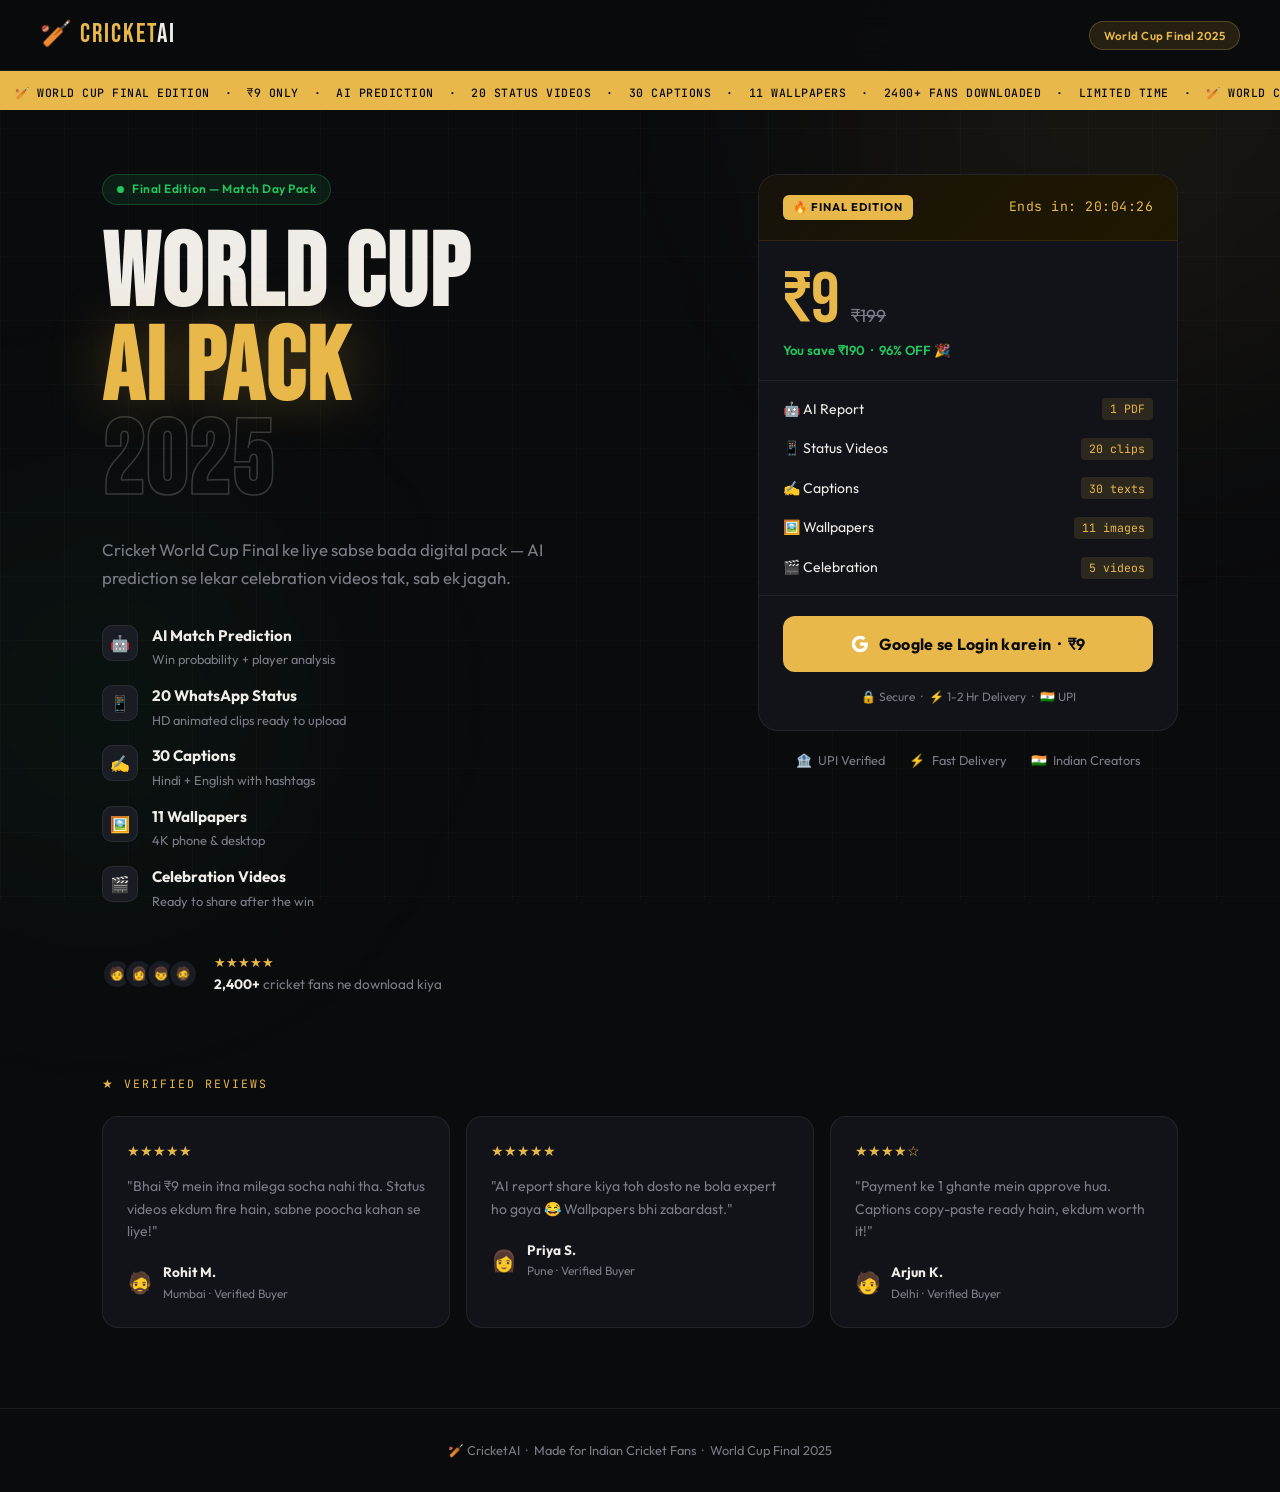
==== templates/index.html @ ec3317f1 "update project structure" ====
<!DOCTYPE html>
<html lang="hi">
<head>
  <meta charset="UTF-8">
  <meta name="viewport" content="width=device-width, initial-scale=1.0">
  <title>World Cup AI Pack – ₹9</title>
  <link rel="preconnect" href="https://fonts.googleapis.com">
  <link href="https://fonts.googleapis.com/css2?family=Bebas+Neue&family=Outfit:wght@300;400;500;600;700&family=JetBrains+Mono:wght@400;500&display=swap" rel="stylesheet">
  <link rel="stylesheet" href="/static/style.css">
</head>
<body>

<div class="bg-grid"></div>
<div class="blob blob-gold"></div>
<div class="blob blob-green"></div>

<!-- NAV -->
<nav class="nav">
  <div class="nav-logo">🏏 <span>Cricket</span>AI</div>
  <div class="nav-badge">World Cup Final 2025</div>
</nav>

<!-- TICKER -->
<div class="ticker-wrap">
  <div class="ticker-inner">
    &nbsp;&nbsp;🏏 WORLD CUP FINAL EDITION &nbsp;·&nbsp; ₹9 ONLY &nbsp;·&nbsp; AI PREDICTION &nbsp;·&nbsp; 20 STATUS VIDEOS &nbsp;·&nbsp; 30 CAPTIONS &nbsp;·&nbsp; 11 WALLPAPERS &nbsp;·&nbsp; 2400+ FANS DOWNLOADED &nbsp;·&nbsp; LIMITED TIME &nbsp;·&nbsp;
    🏏 WORLD CUP FINAL EDITION &nbsp;·&nbsp; ₹9 ONLY &nbsp;·&nbsp; AI PREDICTION &nbsp;·&nbsp; 20 STATUS VIDEOS &nbsp;·&nbsp; 30 CAPTIONS &nbsp;·&nbsp; 11 WALLPAPERS &nbsp;·&nbsp; 2400+ FANS DOWNLOADED &nbsp;·&nbsp; LIMITED TIME &nbsp;·&nbsp;
  </div>
</div>

<!-- HERO -->
<main class="hero">

  <div class="hero-left">
    <div class="eyebrow"><span class="dot-live"></span>Final Edition — Match Day Pack</div>

    <h1 class="hero-title">
      WORLD CUP<br>
      <span class="title-gold">AI PACK</span><br>
      <span class="title-outline">2025</span>
    </h1>

    <p class="hero-desc">
      Cricket World Cup Final ke liye sabse bada digital pack —
      AI prediction se lekar celebration videos tak, sab ek jagah.
    </p>

    <ul class="feature-list">
      <li><span class="fi">🤖</span><div><strong>AI Match Prediction</strong><small>Win probability + player analysis</small></div></li>
      <li><span class="fi">📱</span><div><strong>20 WhatsApp Status</strong><small>HD animated clips ready to upload</small></div></li>
      <li><span class="fi">✍️</span><div><strong>30 Captions</strong><small>Hindi + English with hashtags</small></div></li>
      <li><span class="fi">🖼️</span><div><strong>11 Wallpapers</strong><small>4K phone &amp; desktop</small></div></li>
      <li><span class="fi">🎬</span><div><strong>Celebration Videos</strong><small>Ready to share after the win</small></div></li>
    </ul>

    <div class="proof">
      <div class="proof-avatars"><span>🧑</span><span>👩</span><span>👦</span><span>🧔</span></div>
      <div class="proof-text">
        <div class="stars">★★★★★</div>
        <div><strong>2,400+</strong> cricket fans ne download kiya</div>
      </div>
    </div>
  </div>

  <div class="hero-right">
    <div class="buy-card">
      <div class="card-top">
        <div class="card-tag">🔥 Final Edition</div>
        <div class="card-timer" id="timer">Ends in: --:--:--</div>
      </div>

      <div class="card-price">
        <div class="price-main">₹9</div>
        <div class="price-old">₹199</div>
      </div>
      <div class="price-save">You save ₹190 &nbsp;·&nbsp; 96% OFF 🎉</div>

      <div class="pack-rows">
        <div class="pack-row"><span>🤖 AI Report</span><span class="pr-count">1 PDF</span></div>
        <div class="pack-row"><span>📱 Status Videos</span><span class="pr-count">20 clips</span></div>
        <div class="pack-row"><span>✍️ Captions</span><span class="pr-count">30 texts</span></div>
        <div class="pack-row"><span>🖼️ Wallpapers</span><span class="pr-count">11 images</span></div>
        <div class="pack-row"><span>🎬 Celebration</span><span class="pr-count">5 videos</span></div>
      </div>

      <a href="/login" class="btn-cta">
        <svg width="18" height="18" viewBox="0 0 24 24" style="flex-shrink:0">
          <path d="M22.56 12.25c0-.78-.07-1.53-.2-2.25H12v4.26h5.92c-.26 1.37-1.04 2.53-2.21 3.31v2.77h3.57c2.08-1.92 3.28-4.74 3.28-8.09z" fill="#fff"/>
          <path d="M12 23c2.97 0 5.46-.98 7.28-2.66l-3.57-2.77c-.98.66-2.23 1.06-3.71 1.06-2.86 0-5.29-1.93-6.16-4.53H2.18v2.84C3.99 20.53 7.7 23 12 23z" fill="#fff"/>
          <path d="M5.84 14.09c-.22-.66-.35-1.36-.35-2.09s.13-1.43.35-2.09V7.07H2.18C1.43 8.55 1 10.22 1 12s.43 3.45 1.18 4.93l2.85-2.22.81-.62z" fill="#fff"/>
          <path d="M12 5.38c1.62 0 3.06.56 4.21 1.64l3.15-3.15C17.45 2.09 14.97 1 12 1 7.7 1 3.99 3.47 2.18 7.07l3.66 2.84c.87-2.6 3.3-4.53 6.16-4.53z" fill="#fff"/>
        </svg>
        Google se Login karein &nbsp;·&nbsp; ₹9
      </a>

      <div class="card-footer-note">🔒 Secure &nbsp;·&nbsp; ⚡ 1-2 Hr Delivery &nbsp;·&nbsp; 🇮🇳 UPI</div>
    </div>

    <div class="trust-row">
      <div class="trust-item">🏦<span>UPI Verified</span></div>
      <div class="trust-item">⚡<span>Fast Delivery</span></div>
      <div class="trust-item">🇮🇳<span>Indian Creators</span></div>
    </div>
  </div>

</main>

<!-- TESTIMONIALS -->
<section class="testi-section">
  <div class="testi-label">★ Verified Reviews</div>
  <div class="testi-grid">
    <div class="testi-card">
      <div class="testi-stars">★★★★★</div>
      <p>"Bhai ₹9 mein itna milega socha nahi tha. Status videos ekdum fire hain, sabne poocha kahan se liye!"</p>
      <div class="testi-author"><span>🧔</span><div><strong>Rohit M.</strong><small>Mumbai · Verified Buyer</small></div></div>
    </div>
    <div class="testi-card">
      <div class="testi-stars">★★★★★</div>
      <p>"AI report share kiya toh dosto ne bola expert ho gaya 😂 Wallpapers bhi zabardast."</p>
      <div class="testi-author"><span>👩</span><div><strong>Priya S.</strong><small>Pune · Verified Buyer</small></div></div>
    </div>
    <div class="testi-card">
      <div class="testi-stars">★★★★☆</div>
      <p>"Payment ke 1 ghante mein approve hua. Captions copy-paste ready hain, ekdum worth it!"</p>
      <div class="testi-author"><span>🧑</span><div><strong>Arjun K.</strong><small>Delhi · Verified Buyer</small></div></div>
    </div>
  </div>
</section>

<footer class="footer">
  🏏 CricketAI &nbsp;·&nbsp; Made for Indian Cricket Fans &nbsp;·&nbsp; World Cup Final 2025
</footer>

<script>
  function startTimer() {
    const el = document.getElementById('timer');
    const end = new Date(); end.setHours(23, 59, 59, 0);
    setInterval(() => {
      const d = end - new Date();
      if (d <= 0) { el.textContent = 'Offer expired'; return; }
      const h = String(Math.floor(d/3600000)).padStart(2,'0');
      const m = String(Math.floor((d%3600000)/60000)).padStart(2,'0');
      const s = String(Math.floor((d%60000)/1000)).padStart(2,'0');
      el.textContent = `Ends in: ${h}:${m}:${s}`;
    }, 1000);
  }
  startTimer();
</script>
</body>
</html>
---- static/style.css ----
/* ═══════════════════════════════════════════
   CricketAI — World Cup Pack
   Theme: Dark Stadium · Gold Accent
   Fonts: Bebas Neue + Outfit + JetBrains Mono
═══════════════════════════════════════════ */

@import url('https://fonts.googleapis.com/css2?family=Bebas+Neue&family=Outfit:wght@300;400;500;600;700&family=JetBrains+Mono:wght@400;500&display=swap');

/* ── RESET & ROOT ────────────────────────── */
*, *::before, *::after { margin: 0; padding: 0; box-sizing: border-box; }

:root {
  --bg:       #0A0B0D;
  --surface:  #111318;
  --surface2: #191C22;
  --border:   rgba(255,255,255,0.07);
  --white:    #F0EDE8;
  --muted:    #7A7D87;
  --gold:     #E8B84B;
  --gold2:    #F5D47A;
  --gold-dim: rgba(232,184,75,0.12);
  --green:    #22C55E;
  --green-dim:rgba(34,197,94,0.1);
  --green-br: rgba(34,197,94,0.25);
}

html { scroll-behavior: smooth; }

body {
  font-family: 'Outfit', sans-serif;
  background: var(--bg);
  color: var(--white);
  min-height: 100vh;
  overflow-x: hidden;
  line-height: 1.5;
}

/* ── BACKGROUND ──────────────────────────── */
.bg-grid {
  position: fixed; inset: 0; z-index: 0; pointer-events: none;
  background-image:
    linear-gradient(rgba(255,255,255,0.025) 1px, transparent 1px),
    linear-gradient(90deg, rgba(255,255,255,0.025) 1px, transparent 1px);
  background-size: 64px 64px;
}

.blob {
  position: fixed; border-radius: 50%;
  filter: blur(120px); pointer-events: none; z-index: 0;
  animation: drift 14s ease-in-out infinite alternate;
}

.blob-gold  { width: 600px; height: 600px; background: rgba(232,184,75,0.06); top: -200px; right: -150px; }
.blob-green { width: 400px; height: 400px; background: rgba(34,197,94,0.05); bottom: 0; left: -100px; animation-delay: -7s; }

@keyframes drift {
  from { transform: translateY(0) scale(1); }
  to   { transform: translateY(50px) scale(1.06); }
}

/* ── NAV ─────────────────────────────────── */
.nav {
  position: sticky; top: 0; z-index: 100;
  display: flex; align-items: center; justify-content: space-between;
  padding: 1rem 2.5rem;
  background: rgba(10,11,13,0.88);
  backdrop-filter: blur(20px);
  border-bottom: 1px solid var(--border);
}

.nav-logo {
  font-family: 'Bebas Neue', cursive;
  font-size: 1.6rem; letter-spacing: 2px; color: var(--white);
}

.nav-logo span { color: var(--gold); }

.nav-badge {
  background: var(--gold-dim);
  border: 1px solid rgba(232,184,75,0.25);
  color: var(--gold);
  font-size: 0.72rem; font-weight: 600;
  padding: 0.3rem 0.875rem; border-radius: 50px;
  letter-spacing: 0.5px;
}

.nav-logout {
  color: var(--muted); text-decoration: none; font-size: 0.85rem;
  border: 1px solid var(--border); padding: 0.35rem 0.875rem;
  border-radius: 8px; transition: all 0.2s;
}

.nav-logout:hover { color: var(--white); border-color: var(--muted); }

/* ── TICKER ──────────────────────────────── */
.ticker-wrap {
  background: var(--gold);
  overflow: hidden; white-space: nowrap;
  padding: 0.45rem 0;
  position: relative; z-index: 1;
}

.ticker-inner {
  display: inline-block;
  font-family: 'JetBrains Mono', monospace;
  font-size: 0.72rem; font-weight: 500;
  color: #0A0B0D; letter-spacing: 0.5px;
  animation: ticker 35s linear infinite;
}

@keyframes ticker {
  from { transform: translateX(0); }
  to   { transform: translateX(-50%); }
}

/* ── HERO ────────────────────────────────── */
.hero {
  position: relative; z-index: 1;
  display: grid; grid-template-columns: 1fr 420px;
  gap: 4rem; align-items: start;
  max-width: 1140px; margin: 0 auto;
  padding: 4rem 2rem 5rem;
}

@media (max-width: 900px) {
  .hero { grid-template-columns: 1fr; gap: 3rem; padding: 2.5rem 1.25rem 4rem; }
  .hero-right { order: -1; }
}

/* Eyebrow */
.eyebrow {
  display: inline-flex; align-items: center; gap: 0.5rem;
  background: var(--green-dim); border: 1px solid var(--green-br);
  color: var(--green); font-size: 0.75rem; font-weight: 600;
  padding: 0.35rem 0.875rem; border-radius: 50px;
  letter-spacing: 0.5px; margin-bottom: 1.5rem;
}

.dot-live {
  width: 7px; height: 7px; border-radius: 50%;
  background: var(--green);
  animation: blink 1.5s ease infinite;
}

@keyframes blink { 0%,100%{opacity:1} 50%{opacity:0.2} }

/* Title */
.hero-title {
  font-family: 'Bebas Neue', cursive;
  font-size: clamp(4rem, 8vw, 7rem);
  line-height: 0.92; letter-spacing: 2px;
  margin-bottom: 1.5rem;
}

.title-gold { color: var(--gold); text-shadow: 0 0 60px rgba(232,184,75,0.3); }

.title-outline {
  -webkit-text-stroke: 1.5px rgba(240,237,232,0.2);
  color: transparent;
}

/* Description */
.hero-desc {
  color: var(--muted); font-size: 1.05rem;
  line-height: 1.7; max-width: 480px; margin-bottom: 2rem;
}

/* Feature list */
.feature-list {
  list-style: none; display: flex; flex-direction: column; gap: 0.875rem;
  margin-bottom: 2.5rem;
}

.feature-list li {
  display: flex; align-items: flex-start; gap: 0.875rem;
  font-size: 0.95rem;
}

.fi {
  width: 36px; height: 36px; border-radius: 10px;
  background: var(--surface2); border: 1px solid var(--border);
  display: flex; align-items: center; justify-content: center;
  font-size: 1rem; flex-shrink: 0;
}

.feature-list li strong { display: block; font-size: 0.95rem; margin-bottom: 0.05rem; }
.feature-list li small  { color: var(--muted); font-size: 0.8rem; }

/* Social proof */
.proof {
  display: flex; align-items: center; gap: 1rem;
}

.proof-avatars {
  display: flex;
}

.proof-avatars span {
  width: 30px; height: 30px; border-radius: 50%;
  background: var(--surface2); border: 2px solid var(--bg);
  display: flex; align-items: center; justify-content: center;
  font-size: 0.8rem; margin-left: -8px;
}

.proof-avatars span:first-child { margin-left: 0; }

.stars { color: var(--gold); font-size: 0.8rem; margin-bottom: 0.15rem; }

.proof-text { font-size: 0.85rem; color: var(--muted); }
.proof-text strong { color: var(--white); }

/* ── BUY CARD ────────────────────────────── */
.buy-card {
  background: var(--surface);
  border: 1px solid var(--border);
  border-radius: 20px; overflow: hidden;
  position: sticky; top: 90px;
}

.card-top {
  background: linear-gradient(135deg, #17120A, #1F1800);
  border-bottom: 1px solid rgba(232,184,75,0.12);
  padding: 1.25rem 1.5rem;
  display: flex; justify-content: space-between; align-items: center;
}

.card-tag {
  background: var(--gold); color: #0A0B0D;
  font-weight: 700; font-size: 0.7rem; letter-spacing: 1px;
  text-transform: uppercase; padding: 0.25rem 0.625rem; border-radius: 6px;
}

.card-timer {
  font-family: 'JetBrains Mono', monospace;
  font-size: 0.82rem; color: var(--gold); letter-spacing: 0.5px;
}

/* Price */
.card-price {
  display: flex; align-items: baseline; gap: 0.75rem;
  padding: 1.5rem 1.5rem 0.25rem;
}

.price-main {
  font-family: 'Bebas Neue', cursive;
  font-size: 4.5rem; color: var(--gold);
  line-height: 1; letter-spacing: -1px;
}

.price-old {
  font-size: 1.1rem; color: var(--muted);
  text-decoration: line-through;
}

.price-save {
  padding: 0 1.5rem 1.25rem;
  font-size: 0.82rem; color: var(--green); font-weight: 600;
}

/* Pack rows */
.pack-rows {
  border-top: 1px solid var(--border);
  border-bottom: 1px solid var(--border);
  padding: 0.5rem 0; margin: 0 0 1.25rem;
}

.pack-row {
  display: flex; justify-content: space-between; align-items: center;
  padding: 0.55rem 1.5rem; font-size: 0.875rem;
  transition: background 0.15s;
}

.pack-row:hover { background: rgba(255,255,255,0.03); }

.pr-count {
  font-family: 'JetBrains Mono', monospace;
  font-size: 0.72rem; color: var(--gold);
  background: var(--gold-dim);
  padding: 0.15rem 0.5rem; border-radius: 4px;
}

/* CTA button */
.btn-cta {
  display: flex; align-items: center; justify-content: center;
  gap: 0.625rem;
  background: var(--gold);
  color: #0A0B0D;
  font-family: 'Outfit', sans-serif;
  font-size: 1rem; font-weight: 700;
  padding: 1rem 1.5rem;
  margin: 0 1.5rem 1rem;
  border-radius: 12px;
  text-decoration: none;
  transition: all 0.2s;
  letter-spacing: 0.3px;
}

.btn-cta:hover {
  background: var(--gold2);
  transform: translateY(-2px);
  box-shadow: 0 8px 30px rgba(232,184,75,0.3);
}

.card-footer-note {
  text-align: center; font-size: 0.75rem; color: var(--muted);
  padding: 0 1.5rem 1.5rem;
}

/* Trust row */
.trust-row {
  display: flex; justify-content: center; gap: 1.5rem;
  margin-top: 1.25rem; flex-wrap: wrap;
}

.trust-item {
  display: flex; align-items: center; gap: 0.4rem;
  font-size: 0.8rem; color: var(--muted);
}

.trust-item span { font-size: 0.8rem; }

/* ── TESTIMONIALS ────────────────────────── */
.testi-section {
  position: relative; z-index: 1;
  max-width: 1140px; margin: 0 auto;
  padding: 0 2rem 5rem;
}

.testi-label {
  font-family: 'JetBrains Mono', monospace;
  font-size: 0.72rem; color: var(--gold);
  letter-spacing: 2px; text-transform: uppercase;
  margin-bottom: 1.5rem;
}

.testi-grid {
  display: grid;
  grid-template-columns: repeat(auto-fit, minmax(280px, 1fr));
  gap: 1rem;
}

.testi-card {
  background: var(--surface);
  border: 1px solid var(--border);
  border-radius: 16px; padding: 1.5rem;
  transition: border-color 0.2s, transform 0.2s;
}

.testi-card:hover { border-color: rgba(232,184,75,0.2); transform: translateY(-3px); }

.testi-stars { color: var(--gold); font-size: 0.85rem; margin-bottom: 0.875rem; }

.testi-card p {
  font-size: 0.875rem; color: var(--muted);
  line-height: 1.6; margin-bottom: 1.25rem;
}

.testi-author {
  display: flex; align-items: center; gap: 0.625rem;
  font-size: 0.85rem;
}

.testi-author span { font-size: 1.3rem; }
.testi-author strong { display: block; }
.testi-author small  { color: var(--muted); font-size: 0.75rem; }

/* ── FOOTER ──────────────────────────────── */
.footer {
  position: relative; z-index: 1;
  text-align: center;
  padding: 2rem;
  border-top: 1px solid var(--border);
  font-size: 0.8rem; color: var(--muted);
}

/* ══════════════════════════════════════════
   SUCCESS PAGE
══════════════════════════════════════════ */
.success-main {
  position: relative; z-index: 1;
  max-width: 480px; margin: 0 auto;
  padding: 3rem 1.5rem;
  display: flex; flex-direction: column; gap: 1rem;
}

/* DB saved bar */
.db-saved {
  display: flex; align-items: center; gap: 0.625rem;
  background: var(--green-dim);
  border: 1px solid var(--green-br);
  border-radius: 12px; padding: 0.875rem 1rem;
  font-size: 0.82rem; color: var(--green); font-weight: 500;
}

.db-tick {
  margin-left: auto;
  background: var(--green); color: #0A0B0D;
  font-size: 0.65rem; font-weight: 700;
  padding: 0.15rem 0.5rem; border-radius: 50px;
}

/* User card */
.success-card {
  background: var(--surface);
  border: 1px solid var(--border);
  border-radius: 20px; overflow: hidden;
}

.success-card-top {
  background: linear-gradient(135deg, #0E110F, #131A14);
  padding: 1.75rem;
  display: flex; align-items: center; gap: 1rem;
  border-bottom: 1px solid var(--border);
}

.user-avatar {
  width: 54px; height: 54px; border-radius: 50%;
  border: 2px solid rgba(255,255,255,0.12);
  object-fit: cover;
}

.user-avatar-ph {
  width: 54px; height: 54px; border-radius: 50%;
  background: var(--surface2);
  border: 2px solid var(--border);
  display: flex; align-items: center; justify-content: center;
  font-size: 1.4rem;
}

.user-name {
  font-weight: 700; font-size: 1.05rem; margin-bottom: 0.3rem;
}

.user-email-tag {
  display: inline-flex; align-items: center; gap: 0.4rem;
  background: rgba(255,255,255,0.07);
  border: 1px solid rgba(255,255,255,0.1);
  border-radius: 50px; padding: 0.2rem 0.625rem;
  font-family: 'JetBrains Mono', monospace;
  font-size: 0.72rem; color: rgba(255,255,255,0.6);
}

.online-dot {
  width: 5px; height: 5px; border-radius: 50%;
  background: var(--green); box-shadow: 0 0 6px var(--green);
}

.success-card-body { padding: 1.25rem 1.5rem; }

.info-row {
  display: flex; justify-content: space-between; align-items: center;
  padding: 0.625rem 0;
  border-bottom: 1px solid var(--border);
  font-size: 0.875rem;
}

.info-row:last-child { border-bottom: none; }

.info-key { color: var(--muted); }

.info-val { font-size: 0.82rem; text-align: right; }

.info-val.mono { font-family: 'JetBrains Mono', monospace; font-size: 0.75rem; }

.badge-green {
  display: inline-flex; align-items: center;
  background: var(--green-dim); border: 1px solid var(--green-br);
  color: var(--green); font-size: 0.72rem; font-weight: 600;
  padding: 0.2rem 0.5rem; border-radius: 50px;
}

/* Next step box */
.next-step {
  background: var(--surface);
  border: 1px solid var(--border);
  border-radius: 20px; padding: 1.75rem;
  text-align: center;
}

.next-step-title {
  font-family: 'Bebas Neue', cursive;
  font-size: 2rem; letter-spacing: 1px;
  color: var(--gold); margin-bottom: 0.5rem;
}

.next-step-desc {
  color: var(--muted); font-size: 0.9rem;
  line-height: 1.6; margin-bottom: 1.5rem;
}

.btn-home, .btn-logout {
  display: inline-flex; align-items: center; justify-content: center;
  padding: 0.75rem 1.5rem; border-radius: 10px;
  font-family: 'Outfit', sans-serif;
  font-size: 0.9rem; font-weight: 600;
  text-decoration: none; transition: all 0.2s;
  cursor: pointer;
}

.btn-home {
  background: var(--gold); color: #0A0B0D;
  margin-right: 0.75rem;
}

.btn-home:hover { background: var(--gold2); }

.btn-logout {
  background: transparent;
  border: 1px solid var(--border);
  color: var(--muted);
}

.btn-logout:hover { border-color: var(--muted); color: var(--white); }
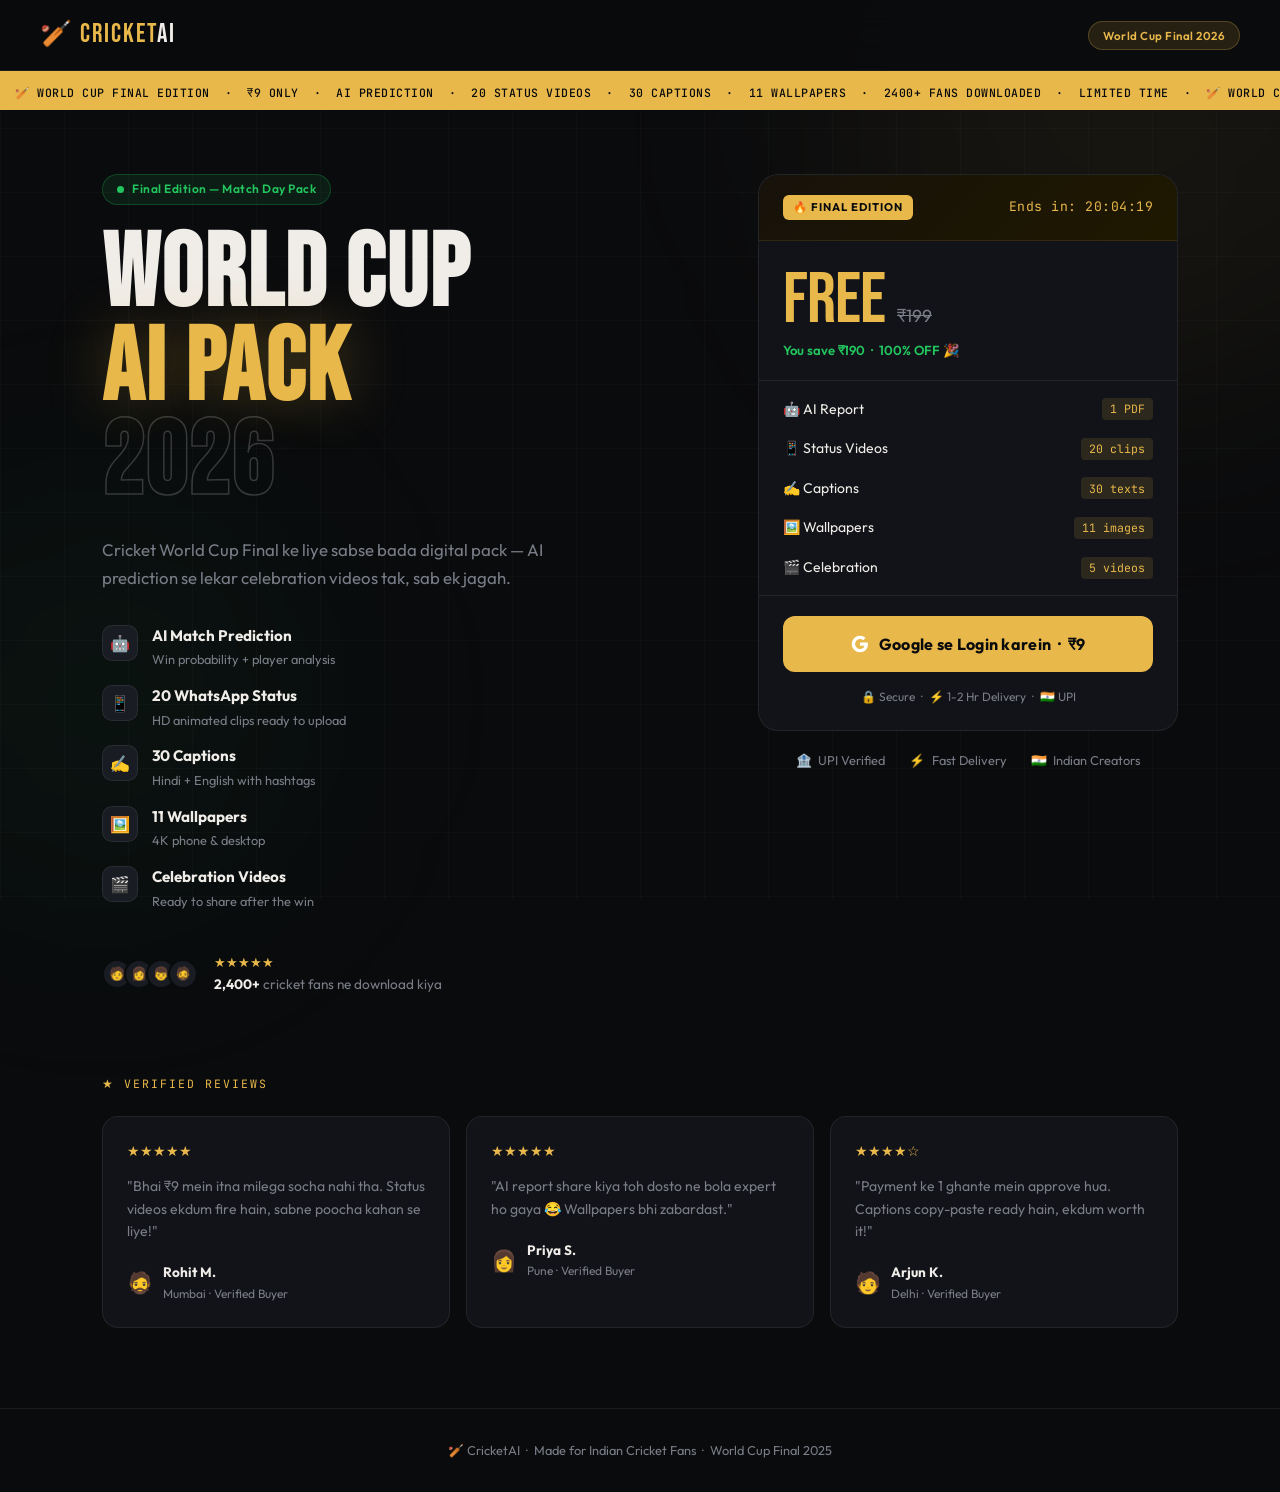
==== commit a493fd4c: "fix merge conflict" ====
--- a/templates/index.html
+++ b/templates/index.html
@@ -17,7 +17,7 @@
 <!-- NAV -->
 <nav class="nav">
   <div class="nav-logo">🏏 <span>Cricket</span>AI</div>
-  <div class="nav-badge">World Cup Final 2025</div>
+  <div class="nav-badge">World Cup Final 2026</div>
 </nav>
 
 <!-- TICKER -->
@@ -37,7 +37,7 @@
     <h1 class="hero-title">
       WORLD CUP<br>
       <span class="title-gold">AI PACK</span><br>
-      <span class="title-outline">2025</span>
+      <span class="title-outline">2026</span>
     </h1>
 
     <p class="hero-desc">
@@ -70,10 +70,10 @@
       </div>
 
       <div class="card-price">
-        <div class="price-main">₹9</div>
+        <div class="price-main">Free</div>
         <div class="price-old">₹199</div>
       </div>
-      <div class="price-save">You save ₹190 &nbsp;·&nbsp; 96% OFF 🎉</div>
+      <div class="price-save">You save ₹190 &nbsp;·&nbsp; 100% OFF 🎉</div>
 
       <div class="pack-rows">
         <div class="pack-row"><span>🤖 AI Report</span><span class="pr-count">1 PDF</span></div>
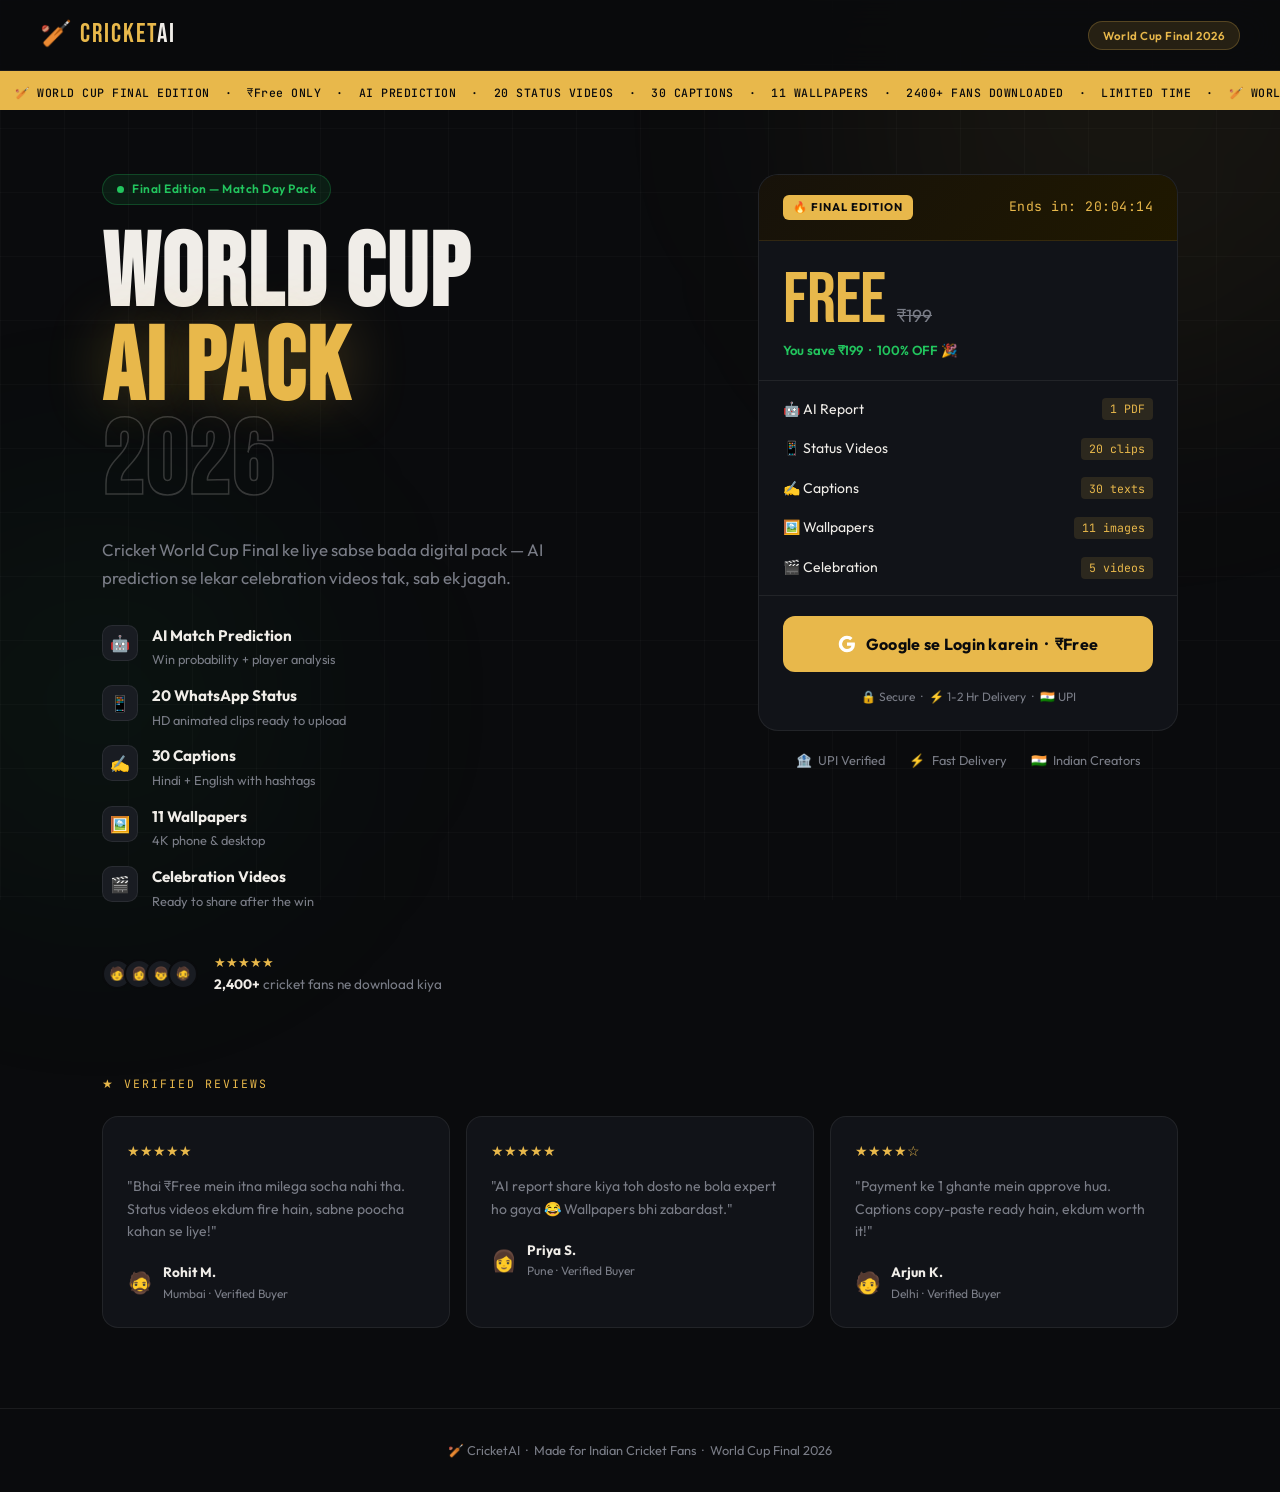
==== commit 315d7730: "fix merge conflict" ====
--- a/templates/index.html
+++ b/templates/index.html
@@ -3,7 +3,7 @@
 <head>
   <meta charset="UTF-8">
   <meta name="viewport" content="width=device-width, initial-scale=1.0">
-  <title>World Cup AI Pack – ₹9</title>
+  <title>World Cup AI Pack – ₹Free</title>
   <link rel="preconnect" href="https://fonts.googleapis.com">
   <link href="https://fonts.googleapis.com/css2?family=Bebas+Neue&family=Outfit:wght@300;400;500;600;700&family=JetBrains+Mono:wght@400;500&display=swap" rel="stylesheet">
   <link rel="stylesheet" href="/static/style.css">
@@ -23,8 +23,8 @@
 <!-- TICKER -->
 <div class="ticker-wrap">
   <div class="ticker-inner">
-    &nbsp;&nbsp;🏏 WORLD CUP FINAL EDITION &nbsp;·&nbsp; ₹9 ONLY &nbsp;·&nbsp; AI PREDICTION &nbsp;·&nbsp; 20 STATUS VIDEOS &nbsp;·&nbsp; 30 CAPTIONS &nbsp;·&nbsp; 11 WALLPAPERS &nbsp;·&nbsp; 2400+ FANS DOWNLOADED &nbsp;·&nbsp; LIMITED TIME &nbsp;·&nbsp;
-    🏏 WORLD CUP FINAL EDITION &nbsp;·&nbsp; ₹9 ONLY &nbsp;·&nbsp; AI PREDICTION &nbsp;·&nbsp; 20 STATUS VIDEOS &nbsp;·&nbsp; 30 CAPTIONS &nbsp;·&nbsp; 11 WALLPAPERS &nbsp;·&nbsp; 2400+ FANS DOWNLOADED &nbsp;·&nbsp; LIMITED TIME &nbsp;·&nbsp;
+    &nbsp;&nbsp;🏏 WORLD CUP FINAL EDITION &nbsp;·&nbsp; ₹Free ONLY &nbsp;·&nbsp; AI PREDICTION &nbsp;·&nbsp; 20 STATUS VIDEOS &nbsp;·&nbsp; 30 CAPTIONS &nbsp;·&nbsp; 11 WALLPAPERS &nbsp;·&nbsp; 2400+ FANS DOWNLOADED &nbsp;·&nbsp; LIMITED TIME &nbsp;·&nbsp;
+    🏏 WORLD CUP FINAL EDITION &nbsp;·&nbsp; ₹Free ONLY &nbsp;·&nbsp; AI PREDICTION &nbsp;·&nbsp; 20 STATUS VIDEOS &nbsp;·&nbsp; 30 CAPTIONS &nbsp;·&nbsp; 11 WALLPAPERS &nbsp;·&nbsp; 2400+ FANS DOWNLOADED &nbsp;·&nbsp; LIMITED TIME &nbsp;·&nbsp;
   </div>
 </div>
 
@@ -73,7 +73,7 @@
         <div class="price-main">Free</div>
         <div class="price-old">₹199</div>
       </div>
-      <div class="price-save">You save ₹190 &nbsp;·&nbsp; 100% OFF 🎉</div>
+      <div class="price-save">You save ₹199 &nbsp;·&nbsp; 100% OFF 🎉</div>
 
       <div class="pack-rows">
         <div class="pack-row"><span>🤖 AI Report</span><span class="pr-count">1 PDF</span></div>
@@ -90,7 +90,7 @@
           <path d="M5.84 14.09c-.22-.66-.35-1.36-.35-2.09s.13-1.43.35-2.09V7.07H2.18C1.43 8.55 1 10.22 1 12s.43 3.45 1.18 4.93l2.85-2.22.81-.62z" fill="#fff"/>
           <path d="M12 5.38c1.62 0 3.06.56 4.21 1.64l3.15-3.15C17.45 2.09 14.97 1 12 1 7.7 1 3.99 3.47 2.18 7.07l3.66 2.84c.87-2.6 3.3-4.53 6.16-4.53z" fill="#fff"/>
         </svg>
-        Google se Login karein &nbsp;·&nbsp; ₹9
+        Google se Login karein &nbsp;·&nbsp; ₹Free
       </a>
 
       <div class="card-footer-note">🔒 Secure &nbsp;·&nbsp; ⚡ 1-2 Hr Delivery &nbsp;·&nbsp; 🇮🇳 UPI</div>
@@ -111,7 +111,7 @@
   <div class="testi-grid">
     <div class="testi-card">
       <div class="testi-stars">★★★★★</div>
-      <p>"Bhai ₹9 mein itna milega socha nahi tha. Status videos ekdum fire hain, sabne poocha kahan se liye!"</p>
+      <p>"Bhai ₹Free mein itna milega socha nahi tha. Status videos ekdum fire hain, sabne poocha kahan se liye!"</p>
       <div class="testi-author"><span>🧔</span><div><strong>Rohit M.</strong><small>Mumbai · Verified Buyer</small></div></div>
     </div>
     <div class="testi-card">
@@ -128,7 +128,7 @@
 </section>
 
 <footer class="footer">
-  🏏 CricketAI &nbsp;·&nbsp; Made for Indian Cricket Fans &nbsp;·&nbsp; World Cup Final 2025
+  🏏 CricketAI &nbsp;·&nbsp; Made for Indian Cricket Fans &nbsp;·&nbsp; World Cup Final 2026
 </footer>
 
 <script>
--- a/static/style.css
+++ b/static/style.css
@@ -511,3 +511,30 @@
 }
 
 .btn-logout:hover { border-color: var(--muted); color: var(--white); }
+
+.btn-download {
+  display: flex; align-items: center; justify-content: center;
+  width: 100%; padding: 1rem 1.5rem;
+  background: linear-gradient(135deg, #22c55e, #16a34a);
+  color: #fff; font-family: 'Outfit', sans-serif;
+  font-size: 1.05rem; font-weight: 700;
+  border-radius: 12px; text-decoration: none;
+  letter-spacing: 0.02em;
+  box-shadow: 0 0 24px rgba(34,197,94,0.35);
+  transition: all 0.2s; margin-bottom: 0.75rem;
+}
+
+.btn-download:hover {
+  background: linear-gradient(135deg, #16a34a, #15803d);
+  box-shadow: 0 0 36px rgba(34,197,94,0.55);
+  transform: translateY(-1px);
+}
+
+.download-note {
+  font-size: 0.8rem; color: var(--muted);
+  margin-bottom: 1.5rem; text-align: center;
+}
+
+.btn-row {
+  display: flex; gap: 0.75rem; justify-content: center;
+}
